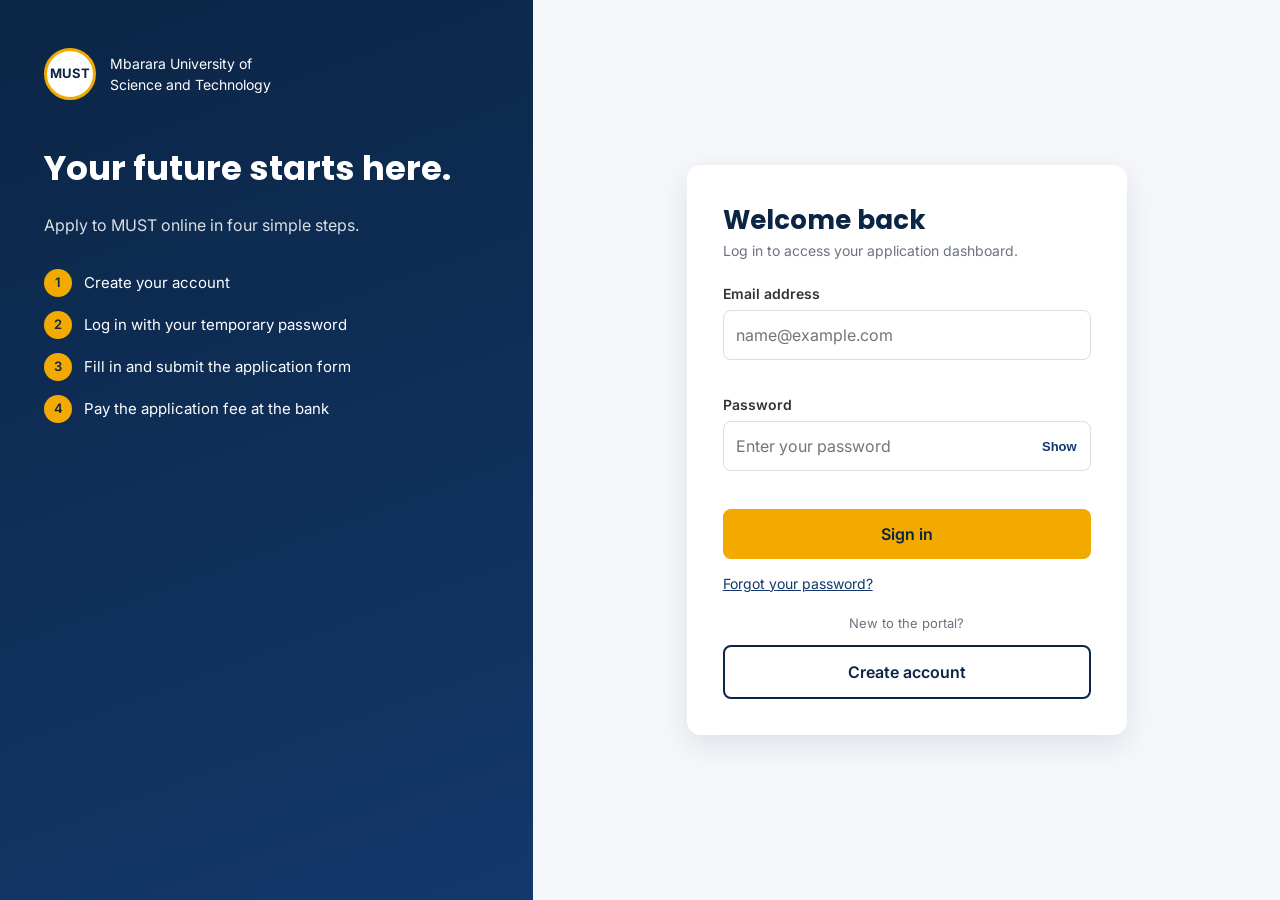
==== index.html @ 26fed321 "Add comments to login page and write form validation script" ====
<!doctype html>
<html lang="en">
  <head>
    <!-- basic setup so the page works on phones too -->
    <meta charset="UTF-8" />
    <meta name="viewport" content="width=device-width, initial-scale=1.0" />
    <title>Login | MUST Online Application Portal</title>

    <!-- google fonts, Poppins for headings and Inter for normal text -->
    <link rel="preconnect" href="https://fonts.googleapis.com" />
    <link rel="preconnect" href="https://fonts.gstatic.com" crossorigin />
    <link
      href="https://fonts.googleapis.com/css2?family=Inter:wght@400;500;600&family=Poppins:wght@600;700&display=swap"
      rel="stylesheet"
    />

    <!-- same stylesheet as the sign up page -->
    <link rel="stylesheet" href="css/style.css" />
  </head>
  <body>
    <div class="layout">
      <!-- LEFT SIDE: brand panel with the university name and the application steps -->
      <aside class="brand-panel">
        <div class="logo">
          <!-- placeholder crest for now, I will replace it with the real logo in the images folder -->
          <div class="crest">MUST</div>
          <p>Mbarara University of<br />Science and Technology</p>
        </div>
        <h1>Your future starts here.</h1>
        <p class="tagline">Apply to MUST online in four simple steps.</p>

        <!-- these steps follow the real MUST application procedure -->
        <ol class="steps">
          <li>Create your account</li>
          <li>Log in with your temporary password</li>
          <li>Fill in and submit the application form</li>
          <li>Pay the application fee at the bank</li>
        </ol>
      </aside>

      <!-- RIGHT SIDE: login form -->
      <main class="form-panel">
        <div class="form-box">
          <h2>Welcome back</h2>
          <p class="subtitle">Log in to access your application dashboard.</p>

          <!-- novalidate turns off the browser's default popups, my JavaScript does the checking -->
          <form id="loginForm" novalidate>
            <label for="email">Email address</label>
            <input
              type="email"
              id="email"
              placeholder="name@example.com"
              required
            />
            <!-- empty span where the error text will appear -->
            <span class="error" id="emailError"></span>

            <label for="password">Password</label>
            <!-- wrapper so the Show button can sit inside the box -->
            <div class="password-wrap">
              <input
                type="password"
                id="password"
                placeholder="Enter your password"
                required
              />
              <button type="button" id="togglePassword">Show</button>
            </div>
            <span class="error" id="passwordError"></span>

            <button type="submit" class="btn-primary">Sign in</button>
          </form>

          <!-- hidden until the form passes the checks -->
          <p class="success" id="loginMessage"></p>

          <a href="#" class="forgot">Forgot your password?</a>

          <p class="divider">New to the portal?</p>
          <a href="signup.html" class="btn-secondary">Create account</a>
        </div>
      </main>
    </div>

    <!-- script at the bottom so the page loads before the code runs -->
    <script src="js/script.js"></script>
  </body>
</html>
---- css/style.css ----
/* ---------- Basic setup ---------- */

/* putting my colours here so I can change them in one place if I want a new look */
:root {
  --navy: #0B2545;
  --navy-light: #13386b;
  --amber: #F2A900;
  --amber-dark: #d29200;
  --bg: #F5F7FA;
  --text: #333333;
  --muted: #6b7280;
  --line: #d9dee7;
  --error: #c62828;
}

/* reset, otherwise browsers add random spacing everywhere */
* { box-sizing: border-box; margin: 0; padding: 0; }

body {
  font-family: "Inter", Arial, sans-serif; /* Arial is the backup if the font fails to load */
  color: var(--text);
  background: var(--bg);
  line-height: 1.5;
}

h1, h2 { font-family: "Poppins", Arial, sans-serif; }


/* ---------- Split layout ---------- */

/* two columns, left is smaller (5 parts) and right is bigger (7 parts) */
.layout {
  display: grid;
  grid-template-columns: 5fr 7fr;
  min-height: 100vh; /* so it always fills the full screen height */
}


/* ---------- Left panel (brand) ---------- */

.brand-panel {
  background: linear-gradient(160deg, var(--navy), var(--navy-light));
  color: #fff;
  padding: 48px 44px;
  display: flex;
  flex-direction: column;
  gap: 24px;
}

.logo { display: flex; align-items: center; gap: 14px; font-size: 14px; }

/* temporary round crest, I will swap it for the real logo image later */
.crest {
  width: 52px; height: 52px;
  border-radius: 50%;
  background: #fff;
  color: var(--navy);
  border: 3px solid var(--amber);
  display: grid; place-items: center;
  font-weight: 700; font-size: 13px;
}

.brand-panel h1 { font-size: 34px; line-height: 1.2; margin-top: 24px; }
.tagline { opacity: 0.85; }

/* numbered steps, the numbers come from a CSS counter so I didn't type them by hand */
.steps { margin-top: 8px; padding-left: 0; list-style: none; counter-reset: step; }
.steps li {
  counter-increment: step;
  display: flex; align-items: center; gap: 12px;
  margin-bottom: 14px; font-size: 15px;
}
.steps li::before {
  content: counter(step);
  flex: none; /* stops the circle from getting squashed when the text is long */
  width: 28px; height: 28px;
  border-radius: 50%;
  background: var(--amber);
  color: var(--navy);
  font-weight: 600; font-size: 13px;
  display: grid; place-items: center;
}


/* ---------- Right panel (form) ---------- */

/* centres the white card both ways */
.form-panel { display: flex; align-items: center; justify-content: center; padding: 32px; }

.form-box {
  width: 100%;
  max-width: 440px; /* stops the card from getting too wide on big screens */
  background: #fff;
  padding: 36px;
  border-radius: 14px;
  box-shadow: 0 10px 30px rgba(11, 37, 69, 0.1);
}

.form-box h2 { font-size: 26px; color: var(--navy); }
.subtitle { color: var(--muted); margin-bottom: 22px; font-size: 14px; }

label { display: block; font-size: 14px; font-weight: 600; margin: 14px 0 6px; }

input, select {
  width: 100%;
  padding: 12px;
  font: inherit; /* makes inputs use the same font as the page, they don't by default */
  border: 1.5px solid var(--line);
  border-radius: 8px;
  background: #fff;
}

/* blue glow when you click inside a box, helps people see where they are typing */
input:focus, select:focus {
  outline: none;
  border-color: var(--navy-light);
  box-shadow: 0 0 0 3px rgba(19, 56, 107, 0.2);
}

/* JavaScript adds this class when a field is wrong */
input.invalid { border-color: var(--error); }

/* min-height keeps the space reserved so the form doesn't jump when an error shows up */
.error { display: block; color: var(--error); font-size: 12.5px; min-height: 16px; margin-top: 4px; }

/* the show/hide button sits inside the password box, so the wrapper is relative */
.password-wrap { position: relative; }
.password-wrap button {
  position: absolute; right: 8px; top: 50%; transform: translateY(-50%);
  border: 0; background: none; color: var(--navy-light);
  font-weight: 600; font-size: 13px; cursor: pointer; padding: 6px;
}


/* ---------- Buttons ---------- */

/* both buttons share the same shape, only the colours are different */
.btn-primary, .btn-secondary {
  display: block; width: 100%;
  padding: 13px;
  border-radius: 8px;
  font: inherit; font-weight: 600;
  text-align: center; text-decoration: none; /* removes the underline since btn-secondary is a link */
  cursor: pointer;
}

.btn-primary { margin-top: 18px; border: 0; background: var(--amber); color: var(--navy); }
.btn-primary:hover { background: var(--amber-dark); }

.btn-secondary { border: 2px solid var(--navy); color: var(--navy); background: #fff; }
.btn-secondary:hover { background: var(--navy); color: #fff; } /* colours flip on hover */

.forgot { display: block; margin-top: 14px; font-size: 14px; color: var(--navy-light); }
.divider { text-align: center; color: var(--muted); font-size: 13px; margin: 20px 0 12px; }


/* ---------- Create account page extras ---------- */

/* country code box is fixed at 150px, the number box takes whatever space is left */
.phone-row { display: grid; grid-template-columns: 150px 1fr; gap: 10px; }
.hint { font-size: 12.5px; color: var(--muted); margin-top: 4px; }
.hint a { color: var(--navy-light); }

/* hidden at first, JavaScript changes it to display: block after a successful sign up */
.success { display: none; margin-top: 14px; padding: 10px 12px; border-radius: 8px; background: #e6f4ea; color: #1b6b36; font-size: 14px; }


/* ---------- Phones and small screens ---------- */

/* below 820px wide the two columns become one, brand panel on top and form under it */
@media (max-width: 820px) {
  .layout { grid-template-columns: 1fr; }
  .brand-panel { padding: 28px 22px; }
  .brand-panel h1 { font-size: 26px; margin-top: 8px; }
  .steps { display: none; } /* hiding the steps on phones to save space */
  .form-panel { padding: 20px 14px; }
  .form-box { padding: 26px 20px; }
}
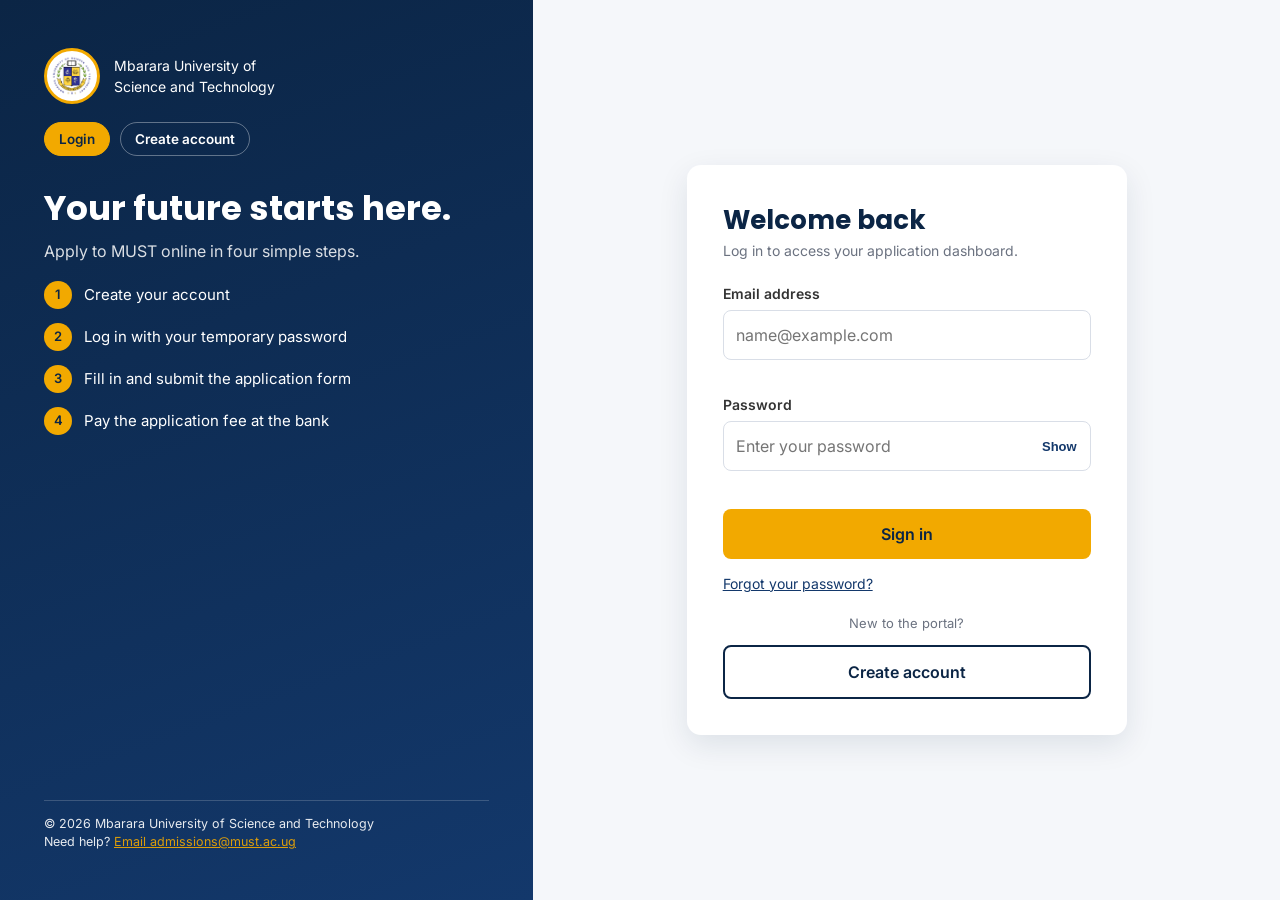
==== commit e08c1d24: "Add semantic HTML, meta tags, real crest and README" ====
--- a/index.html
+++ b/index.html
@@ -1,9 +1,37 @@
 <!doctype html>
 <html lang="en">
   <head>
-    <!-- basic setup so the page works on phones too -->
+    <!-- encoding first, UTF-8 so every language works -->
     <meta charset="UTF-8" />
+    <!-- without this phones show a tiny zoomed out desktop page -->
     <meta name="viewport" content="width=device-width, initial-scale=1.0" />
+
+    <!-- meta tags from the lecture: description (kept under 160 characters) and author -->
+    <meta
+      name="description"
+      content="Log in to the MUST Online Application Portal to continue your application to Mbarara University of Science and Technology."
+    />
+    <meta name="author" content="Byamugisha Alban" />
+
+    <!-- Open Graph so the link looks neat when shared on WhatsApp, the image will work once GitHub Pages is on -->
+    <meta
+      property="og:title"
+      content="Login | MUST Online Application Portal"
+    />
+    <meta
+      property="og:description"
+      content="Apply to Mbarara University of Science and Technology online."
+    />
+    <meta property="og:type" content="website" />
+    <meta
+      property="og:image"
+      content="https://albanbyamugisha.github.io/must-portal/images/must_logo.png"
+    />
+    <meta
+      property="og:url"
+      content="https://albanbyamugisha.github.io/must-portal/"
+    />
+
     <title>Login | MUST Online Application Portal</title>
 
     <!-- google fonts, Poppins for headings and Inter for normal text -->
@@ -19,32 +47,62 @@
   </head>
   <body>
     <div class="layout">
-      <!-- LEFT SIDE: brand panel with the university name and the application steps -->
+      <!-- LEFT SIDE: brand panel, an aside because it supports the main content (the form) -->
       <aside class="brand-panel">
-        <div class="logo">
-          <!-- placeholder crest for now, I will replace it with the real logo in the images folder -->
-          <div class="crest">MUST</div>
-          <p>Mbarara University of<br />Science and Technology</p>
-        </div>
-        <h1>Your future starts here.</h1>
-        <p class="tagline">Apply to MUST online in four simple steps.</p>
+        <!-- header holds the logo and the menu, like in the lecture -->
+        <header>
+          <div class="logo">
+            <!-- real crest, alt text describes it for screen readers, width and height stop the page jumping while it loads -->
+            <img
+              src="images/must_logo.png"
+              alt="Mbarara University of Science and Technology crest"
+              class="crest-img"
+              width="56"
+              height="56"
+            />
+            <p>Mbarara University of<br />Science and Technology</p>
+          </div>
 
-        <!-- these steps follow the real MUST application procedure -->
-        <ol class="steps">
-          <li>Create your account</li>
-          <li>Log in with your temporary password</li>
-          <li>Fill in and submit the application form</li>
-          <li>Pay the application fee at the bank</li>
-        </ol>
+          <!-- nav = set of links, aria-current marks the page the user is on -->
+          <nav class="main-nav" aria-label="Main navigation">
+            <a href="index.html" aria-current="page">Login</a>
+            <a href="signup.html">Create account</a>
+          </nav>
+        </header>
+
+        <!-- section because the intro and steps form one block with its own heading -->
+        <section>
+          <h1>Your future starts here.</h1>
+          <p class="tagline">Apply to MUST online in four simple steps.</p>
+
+          <!-- ordered list because the steps must be done in order -->
+          <ol class="steps">
+            <li>Create your account</li>
+            <li>Log in with your temporary password</li>
+            <li>Fill in and submit the application form</li>
+            <li>Pay the application fee at the bank</li>
+          </ol>
+        </section>
+
+        <!-- footer with a mailto link, the email comes from the official application guide -->
+        <footer>
+          <p>&copy; 2026 Mbarara University of Science and Technology</p>
+          <p>
+            Need help?
+            <a href="mailto:admissions@must.ac.ug"
+              >Email admissions@must.ac.ug</a
+            >
+          </p>
+        </footer>
       </aside>
 
-      <!-- RIGHT SIDE: login form -->
+      <!-- RIGHT SIDE: main = the primary content of the page, only one per page -->
       <main class="form-panel">
         <div class="form-box">
           <h2>Welcome back</h2>
           <p class="subtitle">Log in to access your application dashboard.</p>
 
-          <!-- novalidate turns off the browser's default popups, my JavaScript does the checking -->
+          <!-- novalidate turns off the browser popups, my JavaScript does the checking -->
           <form id="loginForm" novalidate>
             <label for="email">Email address</label>
             <input
@@ -53,7 +111,6 @@
               placeholder="name@example.com"
               required
             />
-            <!-- empty span where the error text will appear -->
             <span class="error" id="emailError"></span>
 
             <label for="password">Password</label>
--- a/css/style.css
+++ b/css/style.css
@@ -1,3 +1,10 @@
+/* ============================================================
+   style.css - MUST Online Application Portal
+   one stylesheet for both pages (login and create account)
+   Byamugisha Alban
+   ============================================================ */
+
+
 /* ---------- Basic setup ---------- */
 
 /* putting my colours here so I can change them in one place if I want a new look */
@@ -47,24 +54,40 @@
   gap: 24px;
 }
 
+/* header holds the crest and the menu, stacked on top of each other */
+.brand-panel header { display: flex; flex-direction: column; gap: 18px; }
+
 .logo { display: flex; align-items: center; gap: 14px; font-size: 14px; }
 
-/* temporary round crest, I will swap it for the real logo image later */
-.crest {
-  width: 52px; height: 52px;
+/* the real crest, sits in a white circle with an amber ring so it stands out on the navy */
+.crest-img {
+  width: 56px; height: 56px;
   border-radius: 50%;
   background: #fff;
-  color: var(--navy);
   border: 3px solid var(--amber);
-  display: grid; place-items: center;
-  font-weight: 700; font-size: 13px;
-}
-
-.brand-panel h1 { font-size: 34px; line-height: 1.2; margin-top: 24px; }
-.tagline { opacity: 0.85; }
+  padding: 3px;
+  object-fit: contain; /* keeps the logo shape instead of stretching it */
+}
+
+/* small pill buttons for the nav links */
+.main-nav { display: flex; gap: 10px; flex-wrap: wrap; }
+.main-nav a {
+  color: #fff; text-decoration: none;
+  font-size: 13.5px; font-weight: 600;
+  padding: 6px 14px;
+  border: 1.5px solid rgba(255, 255, 255, 0.35);
+  border-radius: 999px;
+}
+/* hover and the current page both get the amber look */
+.main-nav a:hover, .main-nav a[aria-current="page"] {
+  background: var(--amber); border-color: var(--amber); color: var(--navy);
+}
+
+.brand-panel h1 { font-size: 34px; line-height: 1.2; margin-top: 8px; }
+.tagline { opacity: 0.85; margin-top: 10px; }
 
 /* numbered steps, the numbers come from a CSS counter so I didn't type them by hand */
-.steps { margin-top: 8px; padding-left: 0; list-style: none; counter-reset: step; }
+.steps { margin-top: 18px; padding-left: 0; list-style: none; counter-reset: step; }
 .steps li {
   counter-increment: step;
   display: flex; align-items: center; gap: 12px;
@@ -81,6 +104,16 @@
   display: grid; place-items: center;
 }
 
+/* footer pushed to the bottom of the panel with margin-top auto */
+.brand-panel footer {
+  margin-top: auto;
+  font-size: 12.5px;
+  opacity: 0.9;
+  border-top: 1px solid rgba(255, 255, 255, 0.2);
+  padding-top: 14px;
+}
+.brand-panel footer a { color: var(--amber); }
+
 
 /* ---------- Right panel (form) ---------- */
 
@@ -132,7 +165,7 @@
 }
 
 
-/* ---------- Buttons ---------- */
+/* ---------- Buttons and links ---------- */
 
 /* both buttons share the same shape, only the colours are different */
 .btn-primary, .btn-secondary {
@@ -164,15 +197,26 @@
 /* hidden at first, JavaScript changes it to display: block after a successful sign up */
 .success { display: none; margin-top: 14px; padding: 10px 12px; border-radius: 8px; background: #e6f4ea; color: #1b6b36; font-size: 14px; }
 
+/* hides a label on screen but keeps it for screen readers (used for the country code box) */
+.visually-hidden {
+  position: absolute;
+  width: 1px; height: 1px;
+  overflow: hidden;
+  clip: rect(0 0 0 0);
+  white-space: nowrap;
+}
+
 
 /* ---------- Phones and small screens ---------- */
 
 /* below 820px wide the two columns become one, brand panel on top and form under it */
 @media (max-width: 820px) {
   .layout { grid-template-columns: 1fr; }
-  .brand-panel { padding: 28px 22px; }
-  .brand-panel h1 { font-size: 26px; margin-top: 8px; }
-  .steps { display: none; } /* hiding the steps on phones to save space */
+  .brand-panel { padding: 28px 22px; gap: 18px; }
+  .brand-panel h1 { font-size: 26px; }
+  .steps { display: none; }                /* hiding the steps on phones to save space */
+  .brand-panel footer { margin-top: 0; }   /* no need to push it down when the panel is short */
   .form-panel { padding: 20px 14px; }
   .form-box { padding: 26px 20px; }
+  .phone-row { grid-template-columns: 1fr; } /* country code goes above the number on tiny screens */
 }
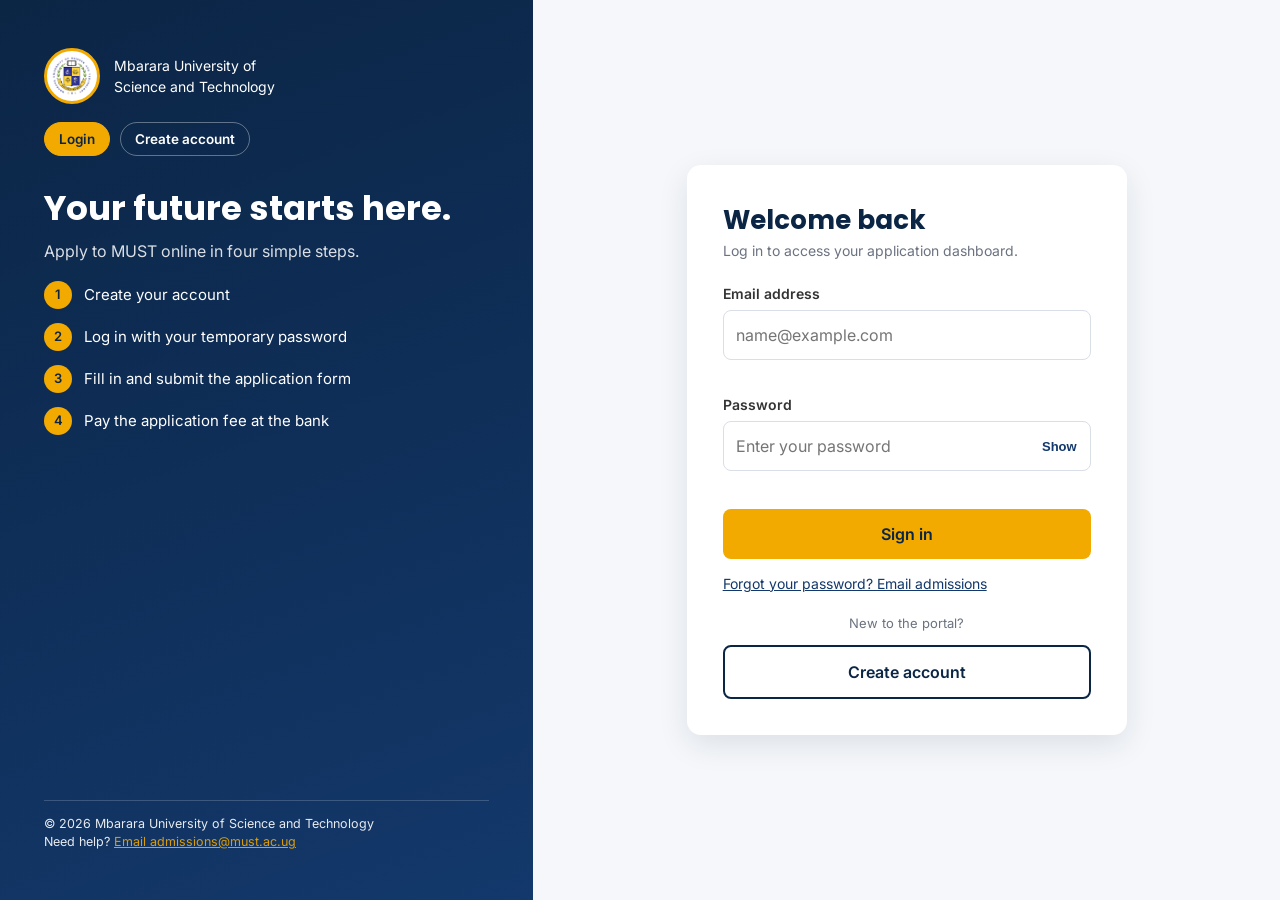
==== commit f02688da: "Link forgot password to admissions email" ====
--- a/index.html
+++ b/index.html
@@ -132,7 +132,7 @@
           <!-- hidden until the form passes the checks -->
           <p class="success" id="loginMessage"></p>
 
-          <a href="#" class="forgot">Forgot your password?</a>
+          <a href="mailto:admissions@must.ac.ug?subject=Password%20help" class="forgot">Forgot your password? Email admissions</a>
 
           <p class="divider">New to the portal?</p>
           <a href="signup.html" class="btn-secondary">Create account</a>
